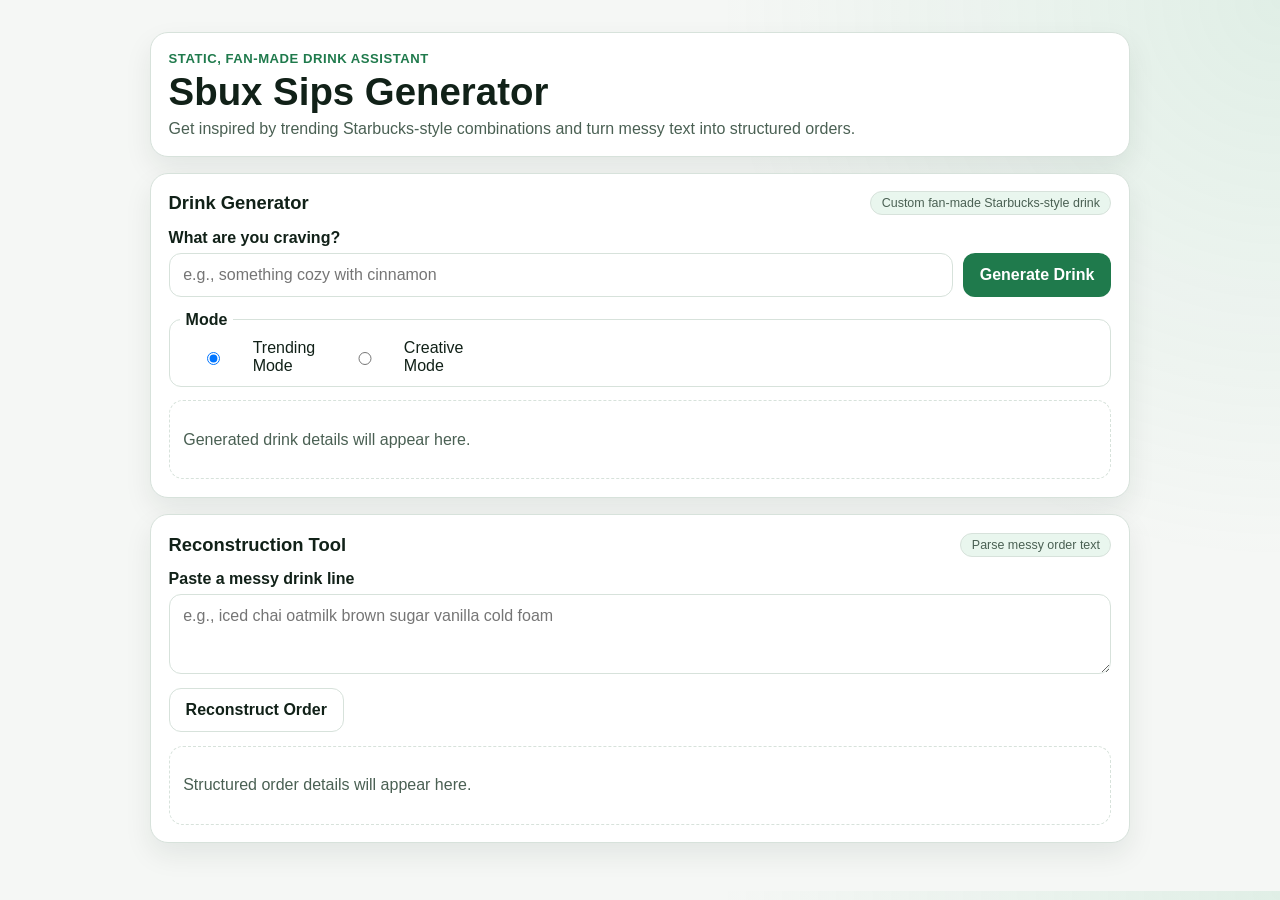
==== generator/index.html @ 804bdb42 "feat: implement Starbucks-style drink generator with trend-based and creative suggestion modes" ====
<!doctype html>
<html lang="en">
  <head>
    <meta charset="UTF-8" />
    <meta name="viewport" content="width=device-width, initial-scale=1.0" />
    <meta
      name="description"
      content="Generate fan-made Starbucks-style drink ideas and reconstruct messy orders into clean formats."
    />
    <title>Sbux Sips Generator</title>
    <link rel="stylesheet" href="./style.css" />
  </head>
  <body>
    <main class="app-shell">
      <header class="hero card">
        <p class="eyebrow">Static, fan-made drink assistant</p>
        <h1>Sbux Sips Generator</h1>
        <p class="subtext">
          Get inspired by trending Starbucks-style combinations and turn messy text into structured orders.
        </p>
      </header>

      <section class="card" aria-label="Drink generator">
        <div class="section-title-row">
          <h2>Drink Generator</h2>
          <span class="chip">Custom fan-made Starbucks-style drink</span>
        </div>

        <label for="cravingInput" class="label">What are you craving?</label>
        <div class="input-row">
          <input
            id="cravingInput"
            type="text"
            placeholder="e.g., something cozy with cinnamon"
            autocomplete="off"
          />
          <button id="generateBtn" type="button">Generate Drink</button>
        </div>

        <fieldset class="mode-toggle" aria-label="Generation mode">
          <legend>Mode</legend>
          <label class="toggle-option">
            <input type="radio" name="mode" value="trending" checked />
            <span>Trending Mode</span>
          </label>
          <label class="toggle-option">
            <input type="radio" name="mode" value="creative" />
            <span>Creative Mode</span>
          </label>
        </fieldset>

        <article id="generatorResult" class="result-card empty" aria-live="polite">
          <p>Generated drink details will appear here.</p>
        </article>
      </section>

      <section class="card" aria-label="Order reconstruction tool">
        <div class="section-title-row">
          <h2>Reconstruction Tool</h2>
          <span class="chip">Parse messy order text</span>
        </div>

        <label for="messyInput" class="label">Paste a messy drink line</label>
        <textarea
          id="messyInput"
          rows="3"
          placeholder="e.g., iced chai oatmilk brown sugar vanilla cold foam"
        ></textarea>
        <button id="reconstructBtn" type="button" class="secondary">Reconstruct Order</button>

        <article id="reconstructResult" class="result-card empty" aria-live="polite">
          <p>Structured order details will appear here.</p>
        </article>
      </section>
    </main>

    <script src="./app.js" defer></script>
  </body>
</html>
---- generator/style.css ----
:root {
  color-scheme: light dark;
  --bg: #f5f7f5;
  --card: #ffffff;
  --text: #112118;
  --muted: #4a6053;
  --line: #d7e2db;
  --accent: #1f7a4c;
  --accent-strong: #14663c;
  --chip: #e9f6ee;
  --shadow: 0 12px 28px rgba(16, 42, 29, 0.08);
}

@media (prefers-color-scheme: dark) {
  :root {
    --bg: #0e1713;
    --card: #16231d;
    --text: #e6f3eb;
    --muted: #b8ccc0;
    --line: #2b4036;
    --accent: #36b06f;
    --accent-strong: #53c883;
    --chip: #1d3529;
    --shadow: 0 18px 36px rgba(0, 0, 0, 0.35);
  }
}

* {
  box-sizing: border-box;
}

body {
  margin: 0;
  font-family: Inter, "Segoe UI", Roboto, Helvetica, Arial, sans-serif;
  background: radial-gradient(circle at top right, rgba(74, 177, 123, 0.12), transparent 36%), var(--bg);
  color: var(--text);
}

.app-shell {
  width: min(980px, 92vw);
  margin: 2rem auto 3rem;
  display: grid;
  gap: 1rem;
}

.card {
  background: var(--card);
  border: 1px solid var(--line);
  border-radius: 18px;
  padding: 1.1rem;
  box-shadow: var(--shadow);
}

.hero h1 {
  margin: 0.25rem 0 0.4rem;
  font-size: clamp(1.7rem, 4vw, 2.4rem);
}

.eyebrow {
  margin: 0;
  color: var(--accent);
  font-weight: 700;
  letter-spacing: 0.04em;
  font-size: 0.82rem;
  text-transform: uppercase;
}

.subtext {
  margin: 0;
  color: var(--muted);
}

.section-title-row {
  display: flex;
  justify-content: space-between;
  align-items: center;
  gap: 0.75rem;
  flex-wrap: wrap;
}

h2 {
  margin: 0;
  font-size: 1.15rem;
}

.label {
  display: inline-block;
  margin: 0.85rem 0 0.4rem;
  font-weight: 600;
}

input,
textarea,
button {
  font: inherit;
}

.input-row {
  display: grid;
  grid-template-columns: 1fr auto;
  gap: 0.6rem;
}

input,
textarea {
  width: 100%;
  border: 1px solid var(--line);
  border-radius: 12px;
  padding: 0.75rem 0.85rem;
  background: transparent;
  color: var(--text);
}

button {
  border: 1px solid transparent;
  border-radius: 12px;
  padding: 0.75rem 1rem;
  font-weight: 700;
  cursor: pointer;
  background: var(--accent);
  color: #fff;
  transition: transform 0.15s ease, box-shadow 0.2s ease, background-color 0.2s ease;
}

button:hover {
  transform: translateY(-1px);
  background: var(--accent-strong);
}

button:active {
  transform: translateY(0);
}

button.secondary {
  margin-top: 0.6rem;
  background: transparent;
  color: var(--text);
  border-color: var(--line);
}

.mode-toggle {
  margin: 0.85rem 0 0;
  border: 1px solid var(--line);
  border-radius: 12px;
  padding: 0.65rem;
  display: flex;
  gap: 1rem;
  flex-wrap: wrap;
}

.mode-toggle legend {
  font-weight: 700;
  padding: 0 0.35rem;
}

.toggle-option {
  display: inline-flex;
  align-items: center;
  gap: 0.45rem;
  cursor: pointer;
}

.chip {
  font-size: 0.78rem;
  background: var(--chip);
  border: 1px solid var(--line);
  border-radius: 999px;
  padding: 0.25rem 0.65rem;
  color: var(--muted);
}

.result-card {
  margin-top: 0.85rem;
  border: 1px dashed var(--line);
  border-radius: 14px;
  padding: 0.85rem;
}

.result-card.empty {
  color: var(--muted);
}

.result-grid {
  display: grid;
  gap: 0.45rem;
}

.result-row {
  display: grid;
  grid-template-columns: 140px 1fr;
  gap: 0.5rem;
}

.result-row strong {
  color: var(--muted);
}

ul.clean-list {
  margin: 0;
  padding-left: 1.1rem;
}

@media (max-width: 700px) {
  .input-row {
    grid-template-columns: 1fr;
  }

  .result-row {
    grid-template-columns: 1fr;
  }
}
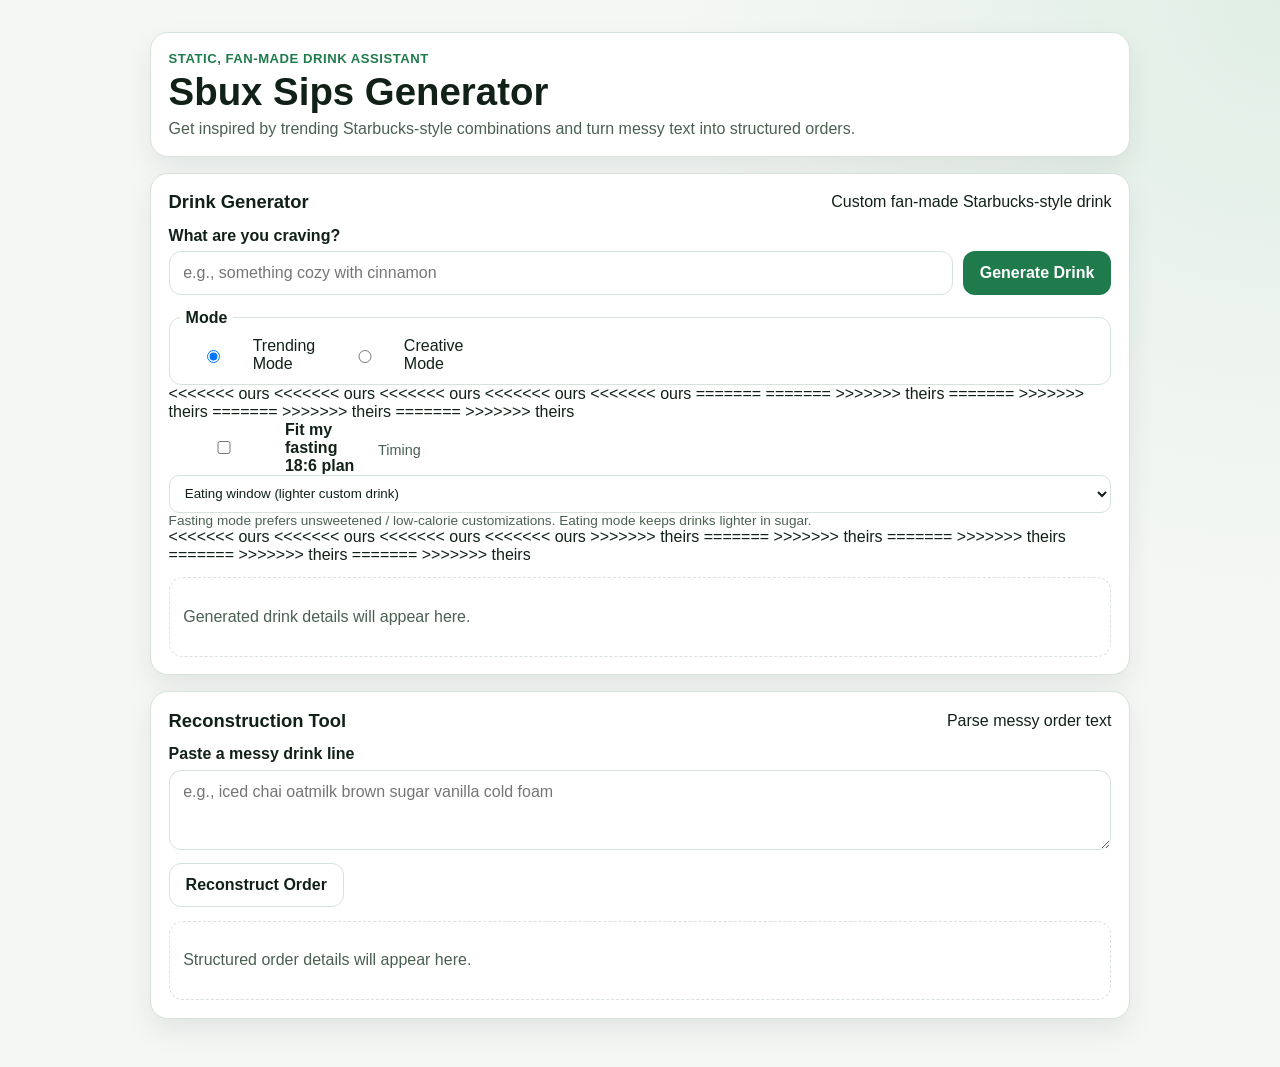
==== commit 6547e7ba: "feat: add fasting-aware drink generation logic and UI controls" ====
--- a/generator/index.html
+++ b/generator/index.html
@@ -49,6 +49,48 @@
           </label>
         </fieldset>
 
+<<<<<<< ours
+<<<<<<< ours
+<<<<<<< ours
+<<<<<<< ours
+<<<<<<< ours
+=======
+=======
+>>>>>>> theirs
+=======
+>>>>>>> theirs
+=======
+>>>>>>> theirs
+=======
+>>>>>>> theirs
+        <div class="fasting-controls" aria-label="Fasting settings">
+          <label class="toggle-option fasting-toggle">
+            <input id="fastingFriendly" type="checkbox" />
+            <span>Fit my fasting 18:6 plan</span>
+          </label>
+          <label for="fastingWindow" class="inline-label">Timing</label>
+          <select id="fastingWindow">
+            <option value="fasting">Fasting window (very low calorie)</option>
+            <option value="eating" selected>Eating window (lighter custom drink)</option>
+          </select>
+          <p class="helper-text">
+            Fasting mode prefers unsweetened / low-calorie customizations. Eating mode keeps drinks lighter in sugar.
+          </p>
+        </div>
+
+<<<<<<< ours
+<<<<<<< ours
+<<<<<<< ours
+<<<<<<< ours
+>>>>>>> theirs
+=======
+>>>>>>> theirs
+=======
+>>>>>>> theirs
+=======
+>>>>>>> theirs
+=======
+>>>>>>> theirs
         <article id="generatorResult" class="result-card empty" aria-live="polite">
           <p>Generated drink details will appear here.</p>
         </article>
--- a/generator/style.css
+++ b/generator/style.css
@@ -160,6 +160,71 @@
   cursor: pointer;
 }
 
+<<<<<<< ours
+<<<<<<< ours
+<<<<<<< ours
+<<<<<<< ours
+<<<<<<< ours
+=======
+=======
+>>>>>>> theirs
+=======
+>>>>>>> theirs
+=======
+>>>>>>> theirs
+=======
+>>>>>>> theirs
+.fasting-controls {
+  margin-top: 0.85rem;
+  border: 1px solid var(--line);
+  border-radius: 12px;
+  padding: 0.75rem;
+  display: grid;
+  gap: 0.55rem;
+}
+
+.fasting-toggle {
+  font-weight: 600;
+}
+
+.inline-label {
+  color: var(--muted);
+  font-size: 0.9rem;
+}
+
+select {
+  border: 1px solid var(--line);
+  border-radius: 10px;
+  padding: 0.6rem 0.7rem;
+  background: transparent;
+  color: var(--text);
+  width: 100%;
+}
+
+select:disabled {
+  opacity: 0.65;
+  cursor: not-allowed;
+}
+
+.helper-text {
+  margin: 0;
+  color: var(--muted);
+  font-size: 0.85rem;
+}
+
+<<<<<<< ours
+<<<<<<< ours
+<<<<<<< ours
+<<<<<<< ours
+>>>>>>> theirs
+=======
+>>>>>>> theirs
+=======
+>>>>>>> theirs
+=======
+>>>>>>> theirs
+=======
+>>>>>>> theirs
 .chip {
   font-size: 0.78rem;
   background: var(--chip);
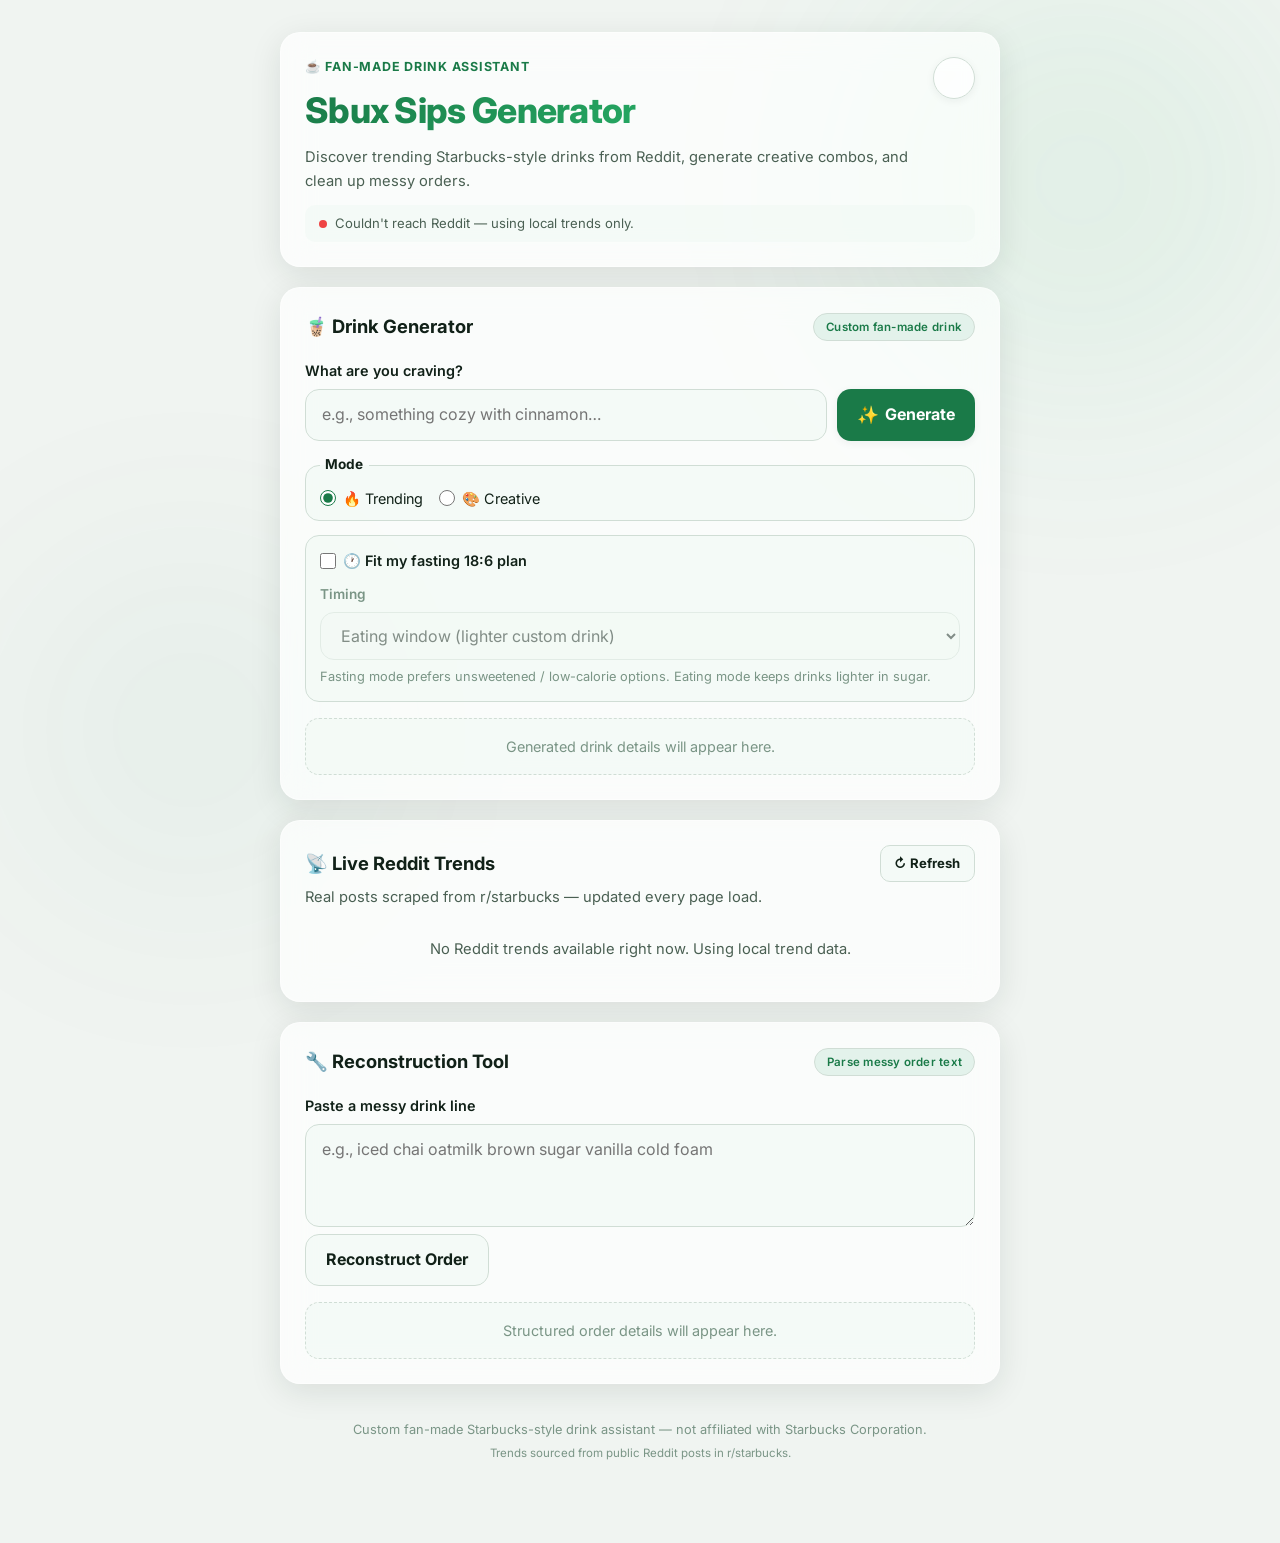
==== commit 3a8508ed: "feat: implement Reddit scraping integration and fasting-aware drink generation logic" ====
--- a/generator/index.html
+++ b/generator/index.html
@@ -5,25 +5,50 @@
     <meta name="viewport" content="width=device-width, initial-scale=1.0" />
     <meta
       name="description"
-      content="Generate fan-made Starbucks-style drink ideas and reconstruct messy orders into clean formats."
+      content="Generate fan-made Starbucks-style drink ideas powered by real Reddit trends. Reconstruct messy orders and discover fasting-friendly options."
     />
     <title>Sbux Sips Generator</title>
+    <link rel="preconnect" href="https://fonts.googleapis.com" />
+    <link rel="preconnect" href="https://fonts.gstatic.com" crossorigin />
+    <link
+      href="https://fonts.googleapis.com/css2?family=Inter:wght@400;500;600;700;800&display=swap"
+      rel="stylesheet"
+    />
     <link rel="stylesheet" href="./style.css" />
   </head>
   <body>
+    <div class="bg-glow bg-glow--1"></div>
+    <div class="bg-glow bg-glow--2"></div>
+
     <main class="app-shell">
-      <header class="hero card">
-        <p class="eyebrow">Static, fan-made drink assistant</p>
-        <h1>Sbux Sips Generator</h1>
-        <p class="subtext">
-          Get inspired by trending Starbucks-style combinations and turn messy text into structured orders.
-        </p>
+      <!-- Header -->
+      <header class="hero card glass">
+        <div class="hero__top">
+          <div>
+            <p class="eyebrow">☕ Fan-made drink assistant</p>
+            <h1>Sbux Sips Generator</h1>
+            <p class="subtext">
+              Discover trending Starbucks-style drinks from Reddit, generate creative combos, and clean up messy orders.
+            </p>
+          </div>
+          <button id="themeToggle" class="theme-btn" type="button" title="Toggle dark/light mode" aria-label="Toggle theme">
+            <svg class="icon-sun" viewBox="0 0 24 24" fill="none" stroke="currentColor" stroke-width="2" stroke-linecap="round"><circle cx="12" cy="12" r="5"/><line x1="12" y1="1" x2="12" y2="3"/><line x1="12" y1="21" x2="12" y2="23"/><line x1="4.22" y1="4.22" x2="5.64" y2="5.64"/><line x1="18.36" y1="18.36" x2="19.78" y2="19.78"/><line x1="1" y1="12" x2="3" y2="12"/><line x1="21" y1="12" x2="23" y2="12"/><line x1="4.22" y1="19.78" x2="5.64" y2="18.36"/><line x1="18.36" y1="5.64" x2="19.78" y2="4.22"/></svg>
+            <svg class="icon-moon" viewBox="0 0 24 24" fill="none" stroke="currentColor" stroke-width="2" stroke-linecap="round"><path d="M21 12.79A9 9 0 1 1 11.21 3 7 7 0 0 0 21 12.79z"/></svg>
+          </button>
+        </div>
+
+        <!-- Reddit status -->
+        <div id="redditStatus" class="reddit-status">
+          <span class="reddit-dot"></span>
+          <span id="redditStatusText">Checking Reddit trends…</span>
+        </div>
       </header>
 
-      <section class="card" aria-label="Drink generator">
+      <!-- ─── DRINK GENERATOR ─── -->
+      <section class="card glass" aria-label="Drink generator" id="generatorSection">
         <div class="section-title-row">
-          <h2>Drink Generator</h2>
-          <span class="chip">Custom fan-made Starbucks-style drink</span>
+          <h2>🧋 Drink Generator</h2>
+          <span class="chip">Custom fan-made drink</span>
         </div>
 
         <label for="cravingInput" class="label">What are you craving?</label>
@@ -31,74 +56,70 @@
           <input
             id="cravingInput"
             type="text"
-            placeholder="e.g., something cozy with cinnamon"
+            placeholder="e.g., something cozy with cinnamon…"
             autocomplete="off"
           />
-          <button id="generateBtn" type="button">Generate Drink</button>
+          <button id="generateBtn" type="button">
+            <span class="btn-icon">✨</span> Generate
+          </button>
         </div>
 
+        <!-- Mode toggle -->
         <fieldset class="mode-toggle" aria-label="Generation mode">
           <legend>Mode</legend>
           <label class="toggle-option">
             <input type="radio" name="mode" value="trending" checked />
-            <span>Trending Mode</span>
+            <span>🔥 Trending</span>
           </label>
           <label class="toggle-option">
             <input type="radio" name="mode" value="creative" />
-            <span>Creative Mode</span>
+            <span>🎨 Creative</span>
           </label>
         </fieldset>
 
-<<<<<<< ours
-<<<<<<< ours
-<<<<<<< ours
-<<<<<<< ours
-<<<<<<< ours
-=======
-=======
->>>>>>> theirs
-=======
->>>>>>> theirs
-=======
->>>>>>> theirs
-=======
->>>>>>> theirs
+        <!-- Fasting controls -->
         <div class="fasting-controls" aria-label="Fasting settings">
           <label class="toggle-option fasting-toggle">
             <input id="fastingFriendly" type="checkbox" />
-            <span>Fit my fasting 18:6 plan</span>
+            <span>🕐 Fit my fasting 18:6 plan</span>
           </label>
-          <label for="fastingWindow" class="inline-label">Timing</label>
-          <select id="fastingWindow">
-            <option value="fasting">Fasting window (very low calorie)</option>
-            <option value="eating" selected>Eating window (lighter custom drink)</option>
-          </select>
-          <p class="helper-text">
-            Fasting mode prefers unsweetened / low-calorie customizations. Eating mode keeps drinks lighter in sugar.
-          </p>
+          <div class="fasting-sub">
+            <label for="fastingWindow" class="inline-label">Timing</label>
+            <select id="fastingWindow" disabled>
+              <option value="fasting">Fasting window (very low calorie)</option>
+              <option value="eating" selected>Eating window (lighter custom drink)</option>
+            </select>
+            <p class="helper-text">
+              Fasting mode prefers unsweetened / low-calorie options. Eating mode keeps drinks lighter in sugar.
+            </p>
+          </div>
         </div>
 
-<<<<<<< ours
-<<<<<<< ours
-<<<<<<< ours
-<<<<<<< ours
->>>>>>> theirs
-=======
->>>>>>> theirs
-=======
->>>>>>> theirs
-=======
->>>>>>> theirs
-=======
->>>>>>> theirs
         <article id="generatorResult" class="result-card empty" aria-live="polite">
-          <p>Generated drink details will appear here.</p>
+          <p class="placeholder-text">Generated drink details will appear here.</p>
         </article>
       </section>
 
-      <section class="card" aria-label="Order reconstruction tool">
+      <!-- ─── REDDIT TRENDS ─── -->
+      <section class="card glass" aria-label="Live Reddit trends" id="trendsSection">
         <div class="section-title-row">
-          <h2>Reconstruction Tool</h2>
+          <h2>📡 Live Reddit Trends</h2>
+          <button id="refreshReddit" type="button" class="secondary small">↻ Refresh</button>
+        </div>
+        <p class="subtext">Real posts scraped from r/starbucks — updated every page load.</p>
+        <div id="redditTrends" class="trends-grid">
+          <div class="trends-skeleton">
+            <div class="skel-card"></div>
+            <div class="skel-card"></div>
+            <div class="skel-card"></div>
+          </div>
+        </div>
+      </section>
+
+      <!-- ─── RECONSTRUCTION TOOL ─── -->
+      <section class="card glass" aria-label="Order reconstruction tool" id="reconstructSection">
+        <div class="section-title-row">
+          <h2>🔧 Reconstruction Tool</h2>
           <span class="chip">Parse messy order text</span>
         </div>
 
@@ -111,11 +132,17 @@
         <button id="reconstructBtn" type="button" class="secondary">Reconstruct Order</button>
 
         <article id="reconstructResult" class="result-card empty" aria-live="polite">
-          <p>Structured order details will appear here.</p>
+          <p class="placeholder-text">Structured order details will appear here.</p>
         </article>
       </section>
+
+      <!-- Footer -->
+      <footer class="footer">
+        <p>Custom fan-made Starbucks-style drink assistant — not affiliated with Starbucks Corporation.</p>
+        <p class="footer-sub">Trends sourced from public Reddit posts in r/starbucks.</p>
+      </footer>
     </main>
 
-    <script src="./app.js" defer></script>
+    <script src="./app.js"></script>
   </body>
 </html>
--- a/generator/style.css
+++ b/generator/style.css
@@ -1,99 +1,232 @@
+/* ═══════════════════════════════════════════
+   Sbux Sips Generator — Style System
+   ═══════════════════════════════════════════ */
+
+/* ── Design Tokens ── */
 :root {
-  color-scheme: light dark;
-  --bg: #f5f7f5;
-  --card: #ffffff;
+  --bg: #f0f4f1;
+  --card: rgba(255, 255, 255, 0.72);
+  --card-border: rgba(255, 255, 255, 0.45);
   --text: #112118;
-  --muted: #4a6053;
-  --line: #d7e2db;
-  --accent: #1f7a4c;
-  --accent-strong: #14663c;
-  --chip: #e9f6ee;
-  --shadow: 0 12px 28px rgba(16, 42, 29, 0.08);
-}
-
-@media (prefers-color-scheme: dark) {
-  :root {
-    --bg: #0e1713;
-    --card: #16231d;
-    --text: #e6f3eb;
-    --muted: #b8ccc0;
-    --line: #2b4036;
-    --accent: #36b06f;
-    --accent-strong: #53c883;
-    --chip: #1d3529;
-    --shadow: 0 18px 36px rgba(0, 0, 0, 0.35);
-  }
-}
-
-* {
-  box-sizing: border-box;
-}
+  --text-secondary: #4a6053;
+  --muted: #7a9586;
+  --line: #d0ddd5;
+  --accent: #1a7a48;
+  --accent-hover: #14663c;
+  --accent-glow: rgba(26, 122, 72, 0.25);
+  --chip-bg: #e3f2eb;
+  --chip-text: #1a7a48;
+  --result-bg: rgba(240, 248, 243, 0.6);
+  --shadow-sm: 0 2px 8px rgba(16, 42, 29, 0.06);
+  --shadow-md: 0 8px 32px rgba(16, 42, 29, 0.1);
+  --shadow-lg: 0 16px 48px rgba(16, 42, 29, 0.12);
+  --radius: 20px;
+  --radius-sm: 14px;
+  --radius-xs: 10px;
+  --transition: 0.25s cubic-bezier(0.4, 0, 0.2, 1);
+  --reddit-orange: #ff4500;
+  --skeleton: linear-gradient(90deg, #e8efe9 25%, #d5e0d8 50%, #e8efe9 75%);
+}
+
+[data-theme="dark"] {
+  --bg: #0b110e;
+  --card: rgba(22, 35, 28, 0.72);
+  --card-border: rgba(40, 60, 48, 0.5);
+  --text: #e6f3eb;
+  --text-secondary: #a8c4b4;
+  --muted: #6a8a76;
+  --line: #2b4036;
+  --accent: #36c470;
+  --accent-hover: #4ad985;
+  --accent-glow: rgba(54, 196, 112, 0.2);
+  --chip-bg: #1a3528;
+  --chip-text: #4ad985;
+  --result-bg: rgba(22, 35, 28, 0.5);
+  --shadow-sm: 0 2px 8px rgba(0, 0, 0, 0.2);
+  --shadow-md: 0 8px 32px rgba(0, 0, 0, 0.3);
+  --shadow-lg: 0 16px 48px rgba(0, 0, 0, 0.4);
+  --skeleton: linear-gradient(90deg, #1a2b22 25%, #243830 50%, #1a2b22 75%);
+}
+
+/* ── Reset ── */
+*, *::before, *::after { box-sizing: border-box; margin: 0; padding: 0; }
 
 body {
-  margin: 0;
-  font-family: Inter, "Segoe UI", Roboto, Helvetica, Arial, sans-serif;
-  background: radial-gradient(circle at top right, rgba(74, 177, 123, 0.12), transparent 36%), var(--bg);
+  font-family: 'Inter', -apple-system, BlinkMacSystemFont, 'Segoe UI', Roboto, sans-serif;
+  background: var(--bg);
   color: var(--text);
-}
-
+  line-height: 1.6;
+  min-height: 100vh;
+  overflow-x: hidden;
+  -webkit-font-smoothing: antialiased;
+}
+
+/* ── Background Glows ── */
+.bg-glow {
+  position: fixed;
+  border-radius: 50%;
+  filter: blur(120px);
+  opacity: 0.4;
+  pointer-events: none;
+  z-index: 0;
+  transition: opacity 0.6s;
+}
+.bg-glow--1 {
+  width: 600px; height: 600px;
+  top: -120px; right: -100px;
+  background: radial-gradient(circle, rgba(54, 196, 112, 0.35), transparent 70%);
+}
+.bg-glow--2 {
+  width: 500px; height: 500px;
+  bottom: -80px; left: -60px;
+  background: radial-gradient(circle, rgba(26, 122, 72, 0.2), transparent 70%);
+}
+
+/* ── Layout ── */
 .app-shell {
-  width: min(980px, 92vw);
-  margin: 2rem auto 3rem;
+  position: relative;
+  z-index: 1;
+  width: min(720px, 92vw);
+  margin: 2rem auto 4rem;
   display: grid;
+  gap: 1.25rem;
+}
+
+/* ── Glass Card ── */
+.card.glass {
+  background: var(--card);
+  backdrop-filter: blur(16px) saturate(1.6);
+  -webkit-backdrop-filter: blur(16px) saturate(1.6);
+  border: 1px solid var(--card-border);
+  border-radius: var(--radius);
+  padding: 1.5rem;
+  box-shadow: var(--shadow-md);
+  transition: box-shadow var(--transition), transform var(--transition);
+}
+.card.glass:hover {
+  box-shadow: var(--shadow-lg);
+}
+
+/* ── Hero ── */
+.hero__top {
+  display: flex;
+  justify-content: space-between;
+  align-items: flex-start;
   gap: 1rem;
 }
-
-.card {
-  background: var(--card);
-  border: 1px solid var(--line);
-  border-radius: 18px;
-  padding: 1.1rem;
-  box-shadow: var(--shadow);
-}
-
 .hero h1 {
-  margin: 0.25rem 0 0.4rem;
-  font-size: clamp(1.7rem, 4vw, 2.4rem);
-}
-
+  margin: 0.3rem 0 0.5rem;
+  font-size: clamp(1.6rem, 5vw, 2.2rem);
+  font-weight: 800;
+  letter-spacing: -0.02em;
+  background: linear-gradient(135deg, var(--accent), #2dc875);
+  -webkit-background-clip: text;
+  -webkit-text-fill-color: transparent;
+  background-clip: text;
+}
 .eyebrow {
-  margin: 0;
   color: var(--accent);
   font-weight: 700;
-  letter-spacing: 0.04em;
+  font-size: 0.78rem;
+  text-transform: uppercase;
+  letter-spacing: 0.06em;
+}
+.subtext {
+  color: var(--text-secondary);
+  font-size: 0.92rem;
+}
+
+/* ── Theme Toggle ── */
+.theme-btn {
+  flex-shrink: 0;
+  width: 42px; height: 42px;
+  border-radius: 50%;
+  border: 1px solid var(--line);
+  background: var(--card);
+  color: var(--text);
+  cursor: pointer;
+  display: flex;
+  align-items: center;
+  justify-content: center;
+  transition: all var(--transition);
+  box-shadow: var(--shadow-sm);
+}
+.theme-btn:hover {
+  background: var(--accent);
+  color: #fff;
+  border-color: var(--accent);
+  transform: rotate(20deg);
+}
+.theme-btn svg { width: 20px; height: 20px; }
+[data-theme="dark"] .icon-sun { display: block; }
+[data-theme="dark"] .icon-moon { display: none; }
+:root:not([data-theme="dark"]) .icon-sun,
+body:not([data-theme="dark"]) .icon-sun { display: none; }
+:root:not([data-theme="dark"]) .icon-moon,
+body:not([data-theme="dark"]) .icon-moon { display: block; }
+
+/* ── Reddit Status ── */
+.reddit-status {
+  display: flex;
+  align-items: center;
+  gap: 0.5rem;
+  margin-top: 0.75rem;
+  padding: 0.5rem 0.85rem;
+  background: var(--result-bg);
+  border-radius: var(--radius-xs);
   font-size: 0.82rem;
-  text-transform: uppercase;
-}
-
-.subtext {
-  margin: 0;
-  color: var(--muted);
-}
-
+  color: var(--text-secondary);
+  transition: all var(--transition);
+}
+.reddit-dot {
+  width: 8px; height: 8px;
+  border-radius: 50%;
+  background: var(--muted);
+  flex-shrink: 0;
+  animation: pulse-dot 2s infinite;
+}
+.reddit-status.live .reddit-dot { background: #22c55e; animation: none; }
+.reddit-status.error .reddit-dot { background: #ef4444; animation: none; }
+
+@keyframes pulse-dot {
+  0%, 100% { opacity: 1; }
+  50% { opacity: 0.3; }
+}
+
+/* ── Section Titles ── */
 .section-title-row {
   display: flex;
   justify-content: space-between;
   align-items: center;
   gap: 0.75rem;
   flex-wrap: wrap;
-}
-
+  margin-bottom: 0.25rem;
+}
 h2 {
-  margin: 0;
   font-size: 1.15rem;
-}
-
+  font-weight: 700;
+}
+.chip {
+  font-size: 0.72rem;
+  font-weight: 600;
+  background: var(--chip-bg);
+  color: var(--chip-text);
+  border: 1px solid var(--line);
+  border-radius: 999px;
+  padding: 0.25rem 0.75rem;
+  letter-spacing: 0.02em;
+}
+
+/* ── Label ── */
 .label {
   display: inline-block;
   margin: 0.85rem 0 0.4rem;
   font-weight: 600;
-}
-
-input,
-textarea,
-button {
-  font: inherit;
-}
+  font-size: 0.9rem;
+}
+
+/* ── Inputs ── */
+input, textarea, select, button { font: inherit; }
 
 .input-row {
   display: grid;
@@ -101,176 +234,268 @@
   gap: 0.6rem;
 }
 
-input,
-textarea {
+input[type="text"], textarea, select {
   width: 100%;
   border: 1px solid var(--line);
-  border-radius: 12px;
-  padding: 0.75rem 0.85rem;
-  background: transparent;
+  border-radius: var(--radius-sm);
+  padding: 0.75rem 1rem;
+  background: var(--result-bg);
   color: var(--text);
-}
-
+  transition: border-color var(--transition), box-shadow var(--transition);
+}
+input[type="text"]:focus, textarea:focus, select:focus {
+  outline: none;
+  border-color: var(--accent);
+  box-shadow: 0 0 0 3px var(--accent-glow);
+}
+textarea { resize: vertical; }
+
+/* ── Buttons ── */
 button {
-  border: 1px solid transparent;
-  border-radius: 12px;
-  padding: 0.75rem 1rem;
+  border: none;
+  border-radius: var(--radius-sm);
+  padding: 0.75rem 1.25rem;
   font-weight: 700;
   cursor: pointer;
   background: var(--accent);
   color: #fff;
-  transition: transform 0.15s ease, box-shadow 0.2s ease, background-color 0.2s ease;
-}
-
+  box-shadow: var(--shadow-sm);
+  transition: all var(--transition);
+  display: inline-flex;
+  align-items: center;
+  gap: 0.4rem;
+}
 button:hover {
+  background: var(--accent-hover);
   transform: translateY(-1px);
-  background: var(--accent-strong);
-}
-
-button:active {
-  transform: translateY(0);
-}
+  box-shadow: 0 4px 16px var(--accent-glow);
+}
+button:active { transform: translateY(0); }
+.btn-icon { font-size: 1.1rem; }
 
 button.secondary {
-  margin-top: 0.6rem;
-  background: transparent;
+  background: var(--result-bg);
   color: var(--text);
-  border-color: var(--line);
-}
-
+  border: 1px solid var(--line);
+  box-shadow: none;
+}
+button.secondary:hover {
+  background: var(--chip-bg);
+  box-shadow: var(--shadow-sm);
+}
+button.small {
+  padding: 0.45rem 0.85rem;
+  font-size: 0.82rem;
+  border-radius: var(--radius-xs);
+}
+
+/* ── Mode Toggle ── */
 .mode-toggle {
   margin: 0.85rem 0 0;
   border: 1px solid var(--line);
-  border-radius: 12px;
-  padding: 0.65rem;
+  border-radius: var(--radius-sm);
+  padding: 0.65rem 0.85rem;
   display: flex;
   gap: 1rem;
   flex-wrap: wrap;
-}
-
+  background: var(--result-bg);
+}
 .mode-toggle legend {
   font-weight: 700;
   padding: 0 0.35rem;
-}
-
+  font-size: 0.85rem;
+}
 .toggle-option {
   display: inline-flex;
   align-items: center;
   gap: 0.45rem;
   cursor: pointer;
-}
-
-<<<<<<< ours
-<<<<<<< ours
-<<<<<<< ours
-<<<<<<< ours
-<<<<<<< ours
-=======
-=======
->>>>>>> theirs
-=======
->>>>>>> theirs
-=======
->>>>>>> theirs
-=======
->>>>>>> theirs
+  font-size: 0.9rem;
+}
+.toggle-option input[type="radio"],
+.toggle-option input[type="checkbox"] {
+  accent-color: var(--accent);
+  width: 16px; height: 16px;
+}
+
+/* ── Fasting Controls ── */
 .fasting-controls {
   margin-top: 0.85rem;
   border: 1px solid var(--line);
-  border-radius: 12px;
-  padding: 0.75rem;
+  border-radius: var(--radius-sm);
+  padding: 0.85rem;
+  background: var(--result-bg);
+}
+.fasting-toggle { font-weight: 600; }
+.fasting-sub {
+  margin-top: 0.5rem;
   display: grid;
-  gap: 0.55rem;
-}
-
-.fasting-toggle {
-  font-weight: 600;
-}
-
+  gap: 0.4rem;
+}
 .inline-label {
   color: var(--muted);
-  font-size: 0.9rem;
-}
-
-select {
-  border: 1px solid var(--line);
-  border-radius: 10px;
-  padding: 0.6rem 0.7rem;
-  background: transparent;
-  color: var(--text);
-  width: 100%;
-}
-
-select:disabled {
-  opacity: 0.65;
-  cursor: not-allowed;
-}
-
+  font-size: 0.85rem;
+  font-weight: 600;
+}
+select:disabled { opacity: 0.5; cursor: not-allowed; }
 .helper-text {
-  margin: 0;
   color: var(--muted);
-  font-size: 0.85rem;
-}
-
-<<<<<<< ours
-<<<<<<< ours
-<<<<<<< ours
-<<<<<<< ours
->>>>>>> theirs
-=======
->>>>>>> theirs
-=======
->>>>>>> theirs
-=======
->>>>>>> theirs
-=======
->>>>>>> theirs
-.chip {
-  font-size: 0.78rem;
-  background: var(--chip);
-  border: 1px solid var(--line);
-  border-radius: 999px;
-  padding: 0.25rem 0.65rem;
-  color: var(--muted);
-}
-
+  font-size: 0.8rem;
+}
+
+/* ── Result Card ── */
 .result-card {
-  margin-top: 0.85rem;
+  margin-top: 1rem;
   border: 1px dashed var(--line);
-  border-radius: 14px;
-  padding: 0.85rem;
-}
-
+  border-radius: var(--radius-sm);
+  padding: 1rem;
+  background: var(--result-bg);
+  transition: all var(--transition);
+  animation: fadeIn 0.4s ease;
+}
 .result-card.empty {
   color: var(--muted);
 }
-
-.result-grid {
-  display: grid;
-  gap: 0.45rem;
-}
-
+.placeholder-text { text-align: center; font-size: 0.9rem; }
+
+.result-grid { display: grid; gap: 0.5rem; }
 .result-row {
   display: grid;
-  grid-template-columns: 140px 1fr;
+  grid-template-columns: 150px 1fr;
   gap: 0.5rem;
-}
-
+  padding: 0.35rem 0;
+  border-bottom: 1px solid var(--line);
+  font-size: 0.9rem;
+}
+.result-row:last-child { border-bottom: none; }
 .result-row strong {
   color: var(--muted);
-}
-
-ul.clean-list {
-  margin: 0;
-  padding-left: 1.1rem;
-}
-
-@media (max-width: 700px) {
-  .input-row {
-    grid-template-columns: 1fr;
-  }
-
-  .result-row {
-    grid-template-columns: 1fr;
-  }
-}
+  font-weight: 600;
+  font-size: 0.82rem;
+  text-transform: uppercase;
+  letter-spacing: 0.03em;
+}
+
+@keyframes fadeIn {
+  from { opacity: 0; transform: translateY(8px); }
+  to { opacity: 1; transform: translateY(0); }
+}
+
+/* ── Reddit Trends Grid ── */
+.trends-grid {
+  margin-top: 0.75rem;
+  display: grid;
+  grid-template-columns: 1fr;
+  gap: 0.65rem;
+}
+.trend-card {
+  background: var(--result-bg);
+  border: 1px solid var(--line);
+  border-radius: var(--radius-sm);
+  padding: 0.85rem 1rem;
+  transition: all var(--transition);
+  animation: fadeIn 0.3s ease both;
+  cursor: default;
+}
+.trend-card:hover {
+  border-color: var(--accent);
+  box-shadow: 0 0 0 2px var(--accent-glow);
+  transform: translateY(-1px);
+}
+.trend-card__title {
+  font-weight: 700;
+  font-size: 0.9rem;
+  margin-bottom: 0.25rem;
+  display: flex;
+  align-items: center;
+  gap: 0.5rem;
+}
+.trend-card__title .upvotes {
+  font-size: 0.72rem;
+  color: var(--reddit-orange);
+  font-weight: 600;
+  white-space: nowrap;
+}
+.trend-card__body {
+  font-size: 0.82rem;
+  color: var(--text-secondary);
+  line-height: 1.5;
+  display: -webkit-box;
+  -webkit-line-clamp: 3;
+  -webkit-box-orient: vertical;
+  overflow: hidden;
+}
+.trend-card__meta {
+  margin-top: 0.4rem;
+  display: flex;
+  gap: 0.5rem;
+  flex-wrap: wrap;
+}
+.trend-tag {
+  font-size: 0.68rem;
+  font-weight: 600;
+  padding: 0.15rem 0.5rem;
+  background: var(--chip-bg);
+  color: var(--chip-text);
+  border-radius: 999px;
+}
+.trend-card__link {
+  display: inline-block;
+  margin-top: 0.4rem;
+  font-size: 0.75rem;
+  color: var(--accent);
+  text-decoration: none;
+  font-weight: 600;
+}
+.trend-card__link:hover { text-decoration: underline; }
+
+/* Skeleton */
+.trends-skeleton { display: grid; gap: 0.65rem; }
+.skel-card {
+  height: 80px;
+  border-radius: var(--radius-sm);
+  background: var(--skeleton);
+  background-size: 200% 100%;
+  animation: shimmer 1.5s infinite;
+}
+@keyframes shimmer {
+  0% { background-position: 200% 0; }
+  100% { background-position: -200% 0; }
+}
+
+/* ── Footer ── */
+.footer {
+  text-align: center;
+  padding: 1rem;
+  color: var(--muted);
+  font-size: 0.8rem;
+}
+.footer-sub { margin-top: 0.25rem; font-size: 0.72rem; }
+
+/* ── Responsive ── */
+@media (max-width: 600px) {
+  .app-shell { margin: 1rem auto 3rem; }
+  .card.glass { padding: 1.15rem; border-radius: 16px; }
+  .input-row { grid-template-columns: 1fr; }
+  .result-row { grid-template-columns: 1fr; gap: 0.15rem; }
+  .hero h1 { font-size: 1.5rem; }
+  .trend-card { padding: 0.75rem; }
+}
+
+/* ── Loading state for generate button ── */
+button.loading {
+  opacity: 0.7;
+  pointer-events: none;
+}
+button.loading::after {
+  content: '';
+  width: 14px; height: 14px;
+  border: 2px solid rgba(255,255,255,0.3);
+  border-top-color: #fff;
+  border-radius: 50%;
+  animation: spin 0.6s linear infinite;
+  margin-left: 0.3rem;
+}
+@keyframes spin {
+  to { transform: rotate(360deg); }
+}
